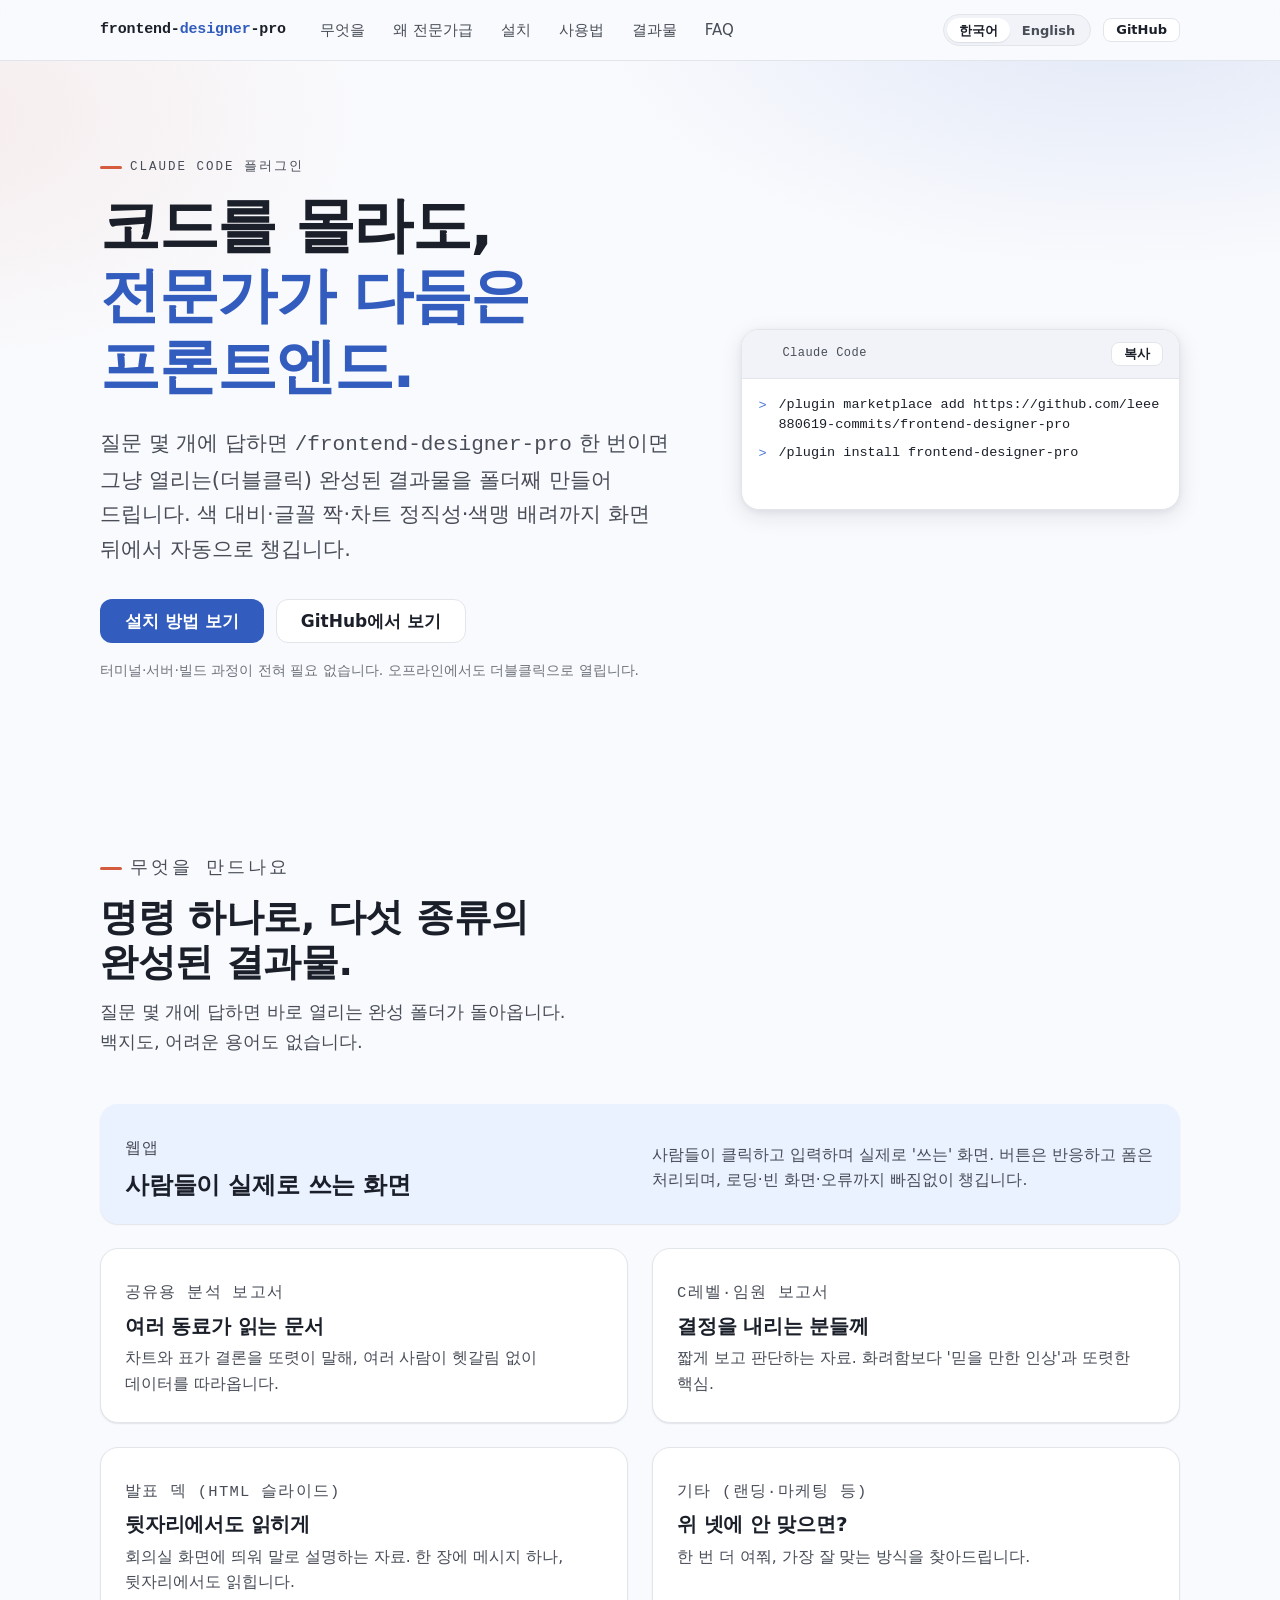
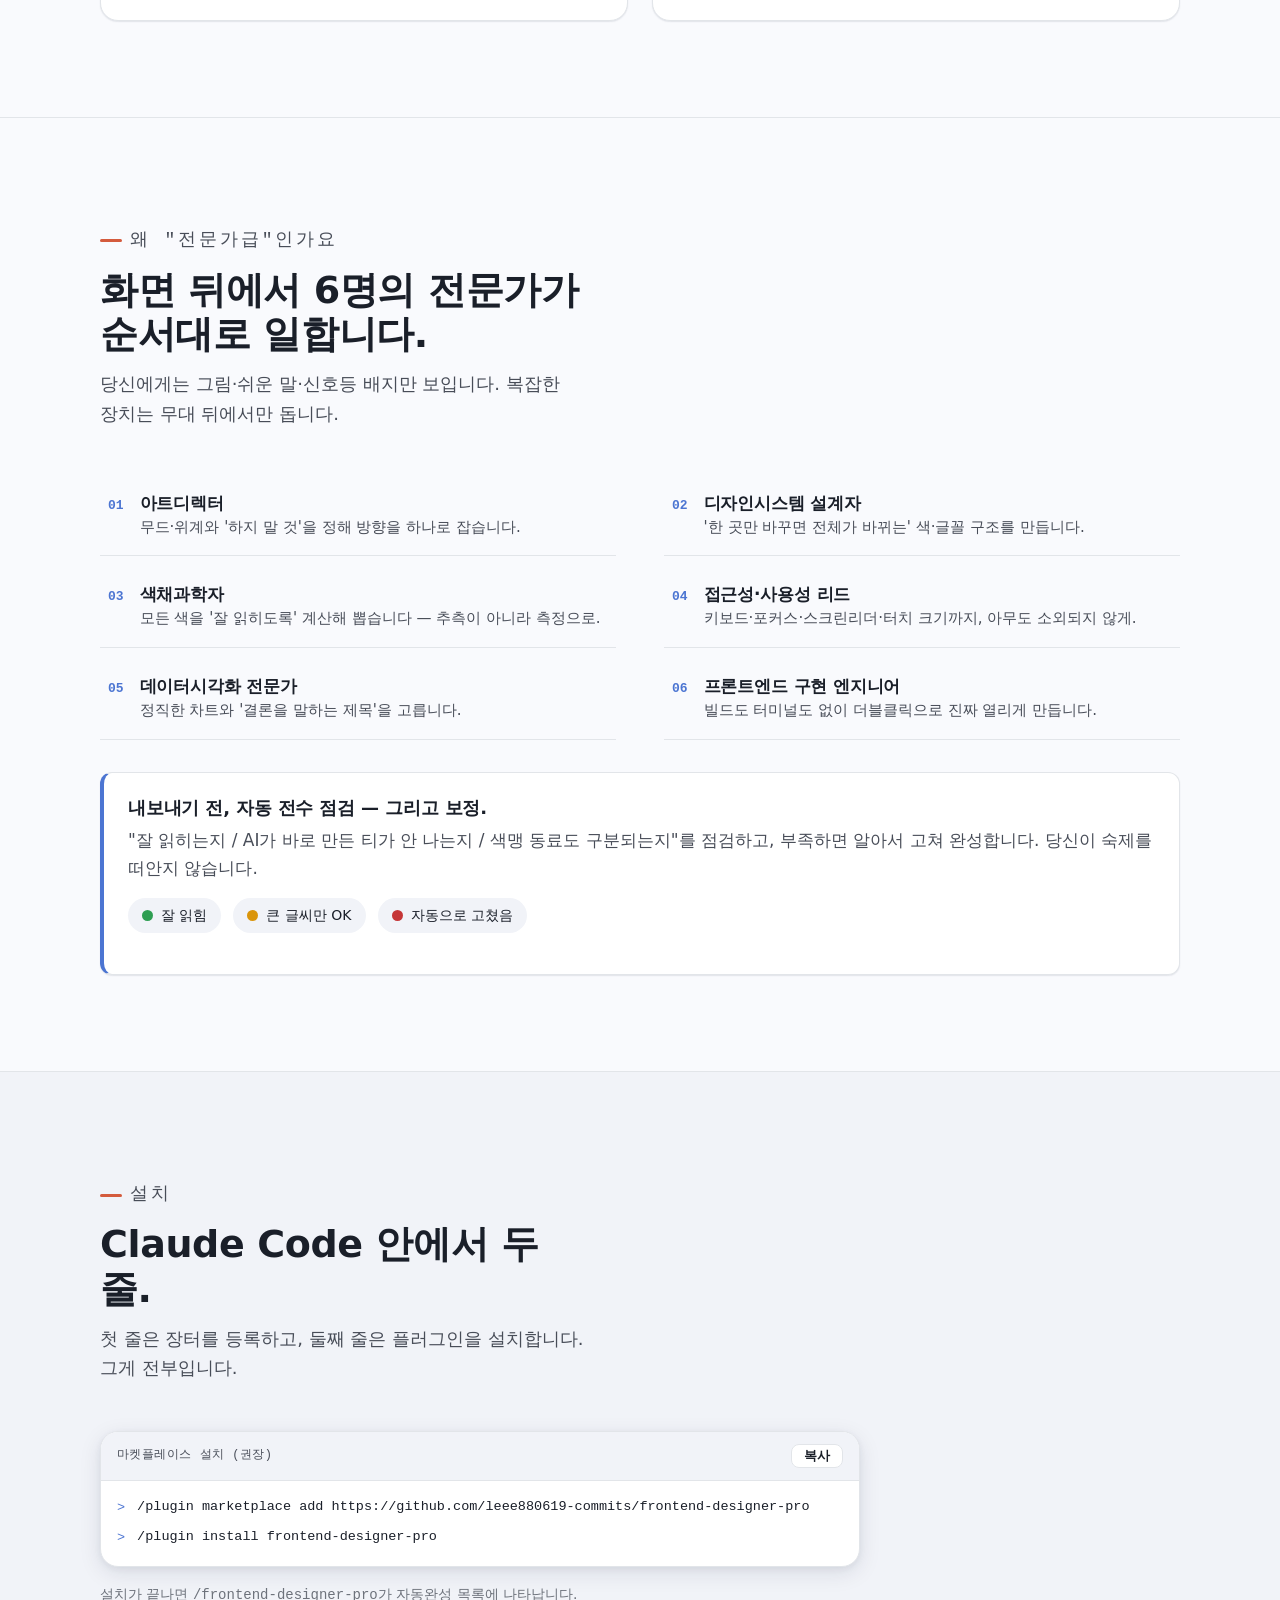
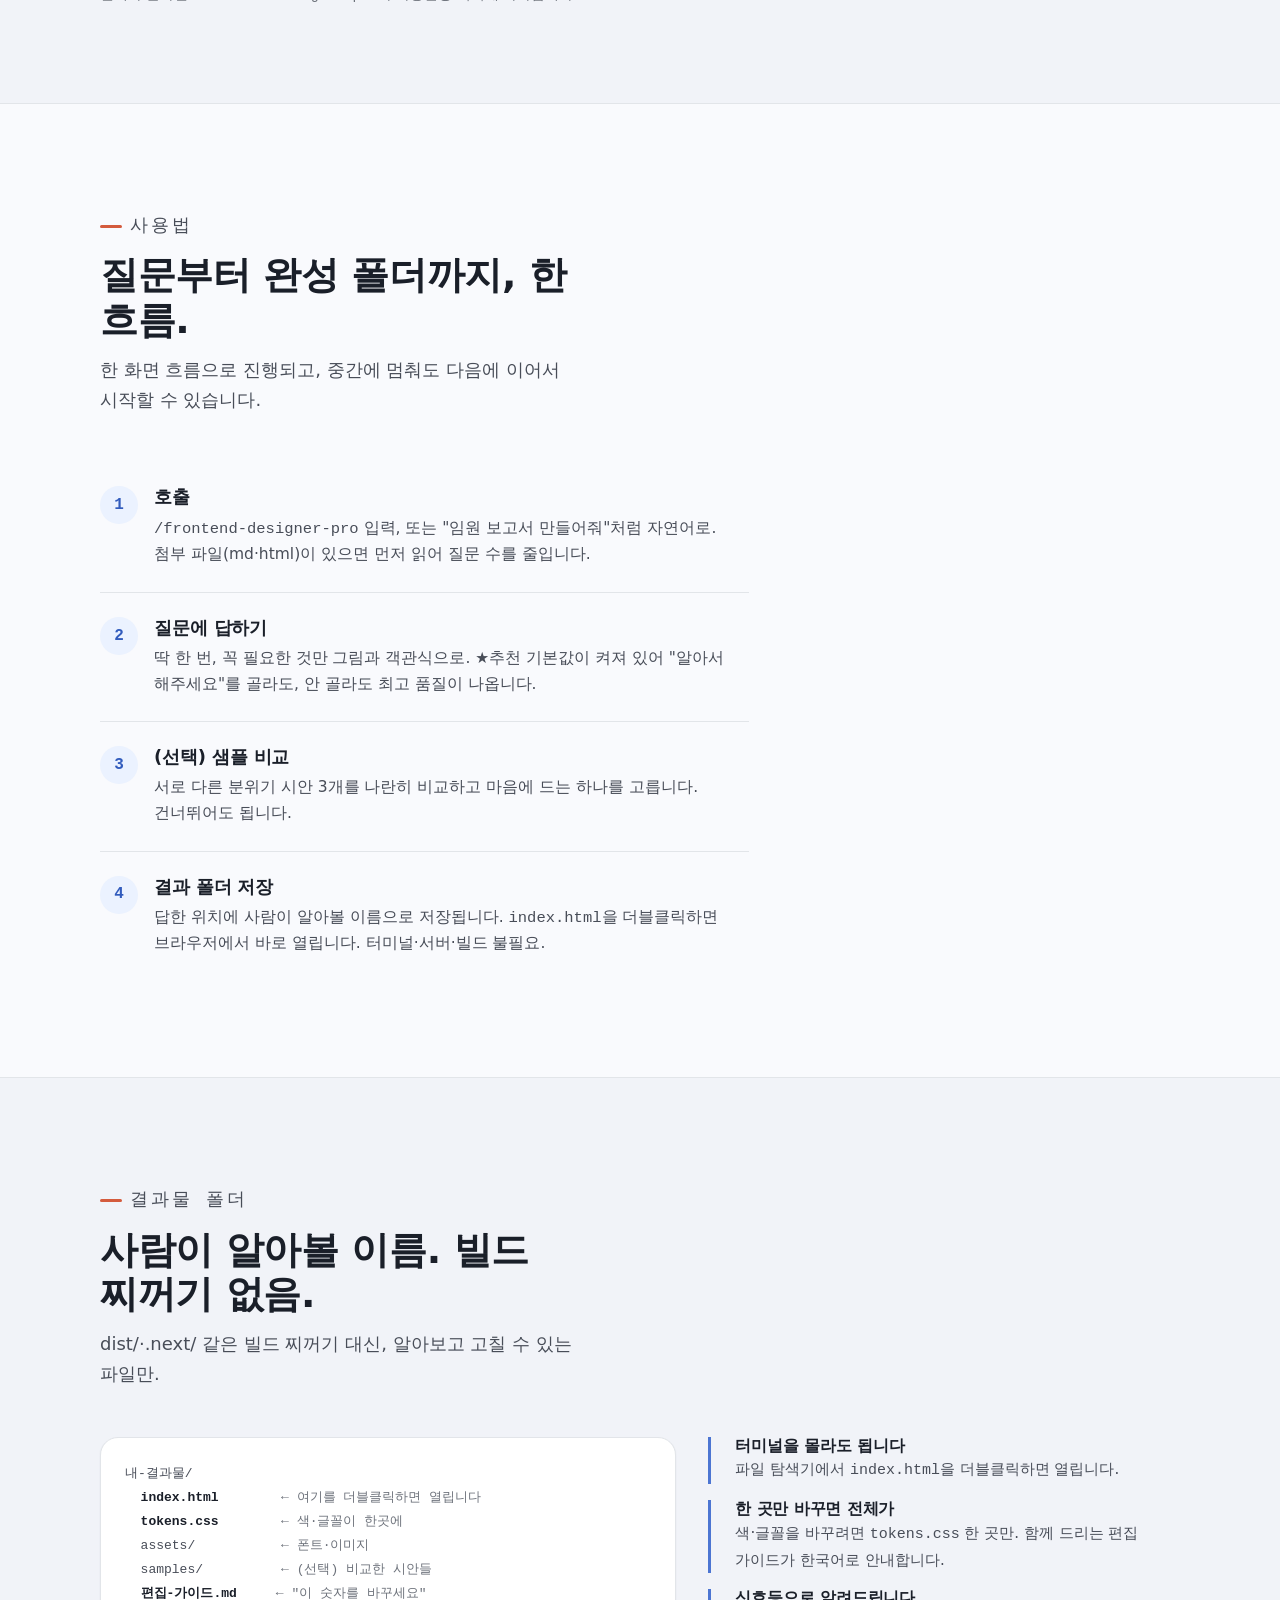
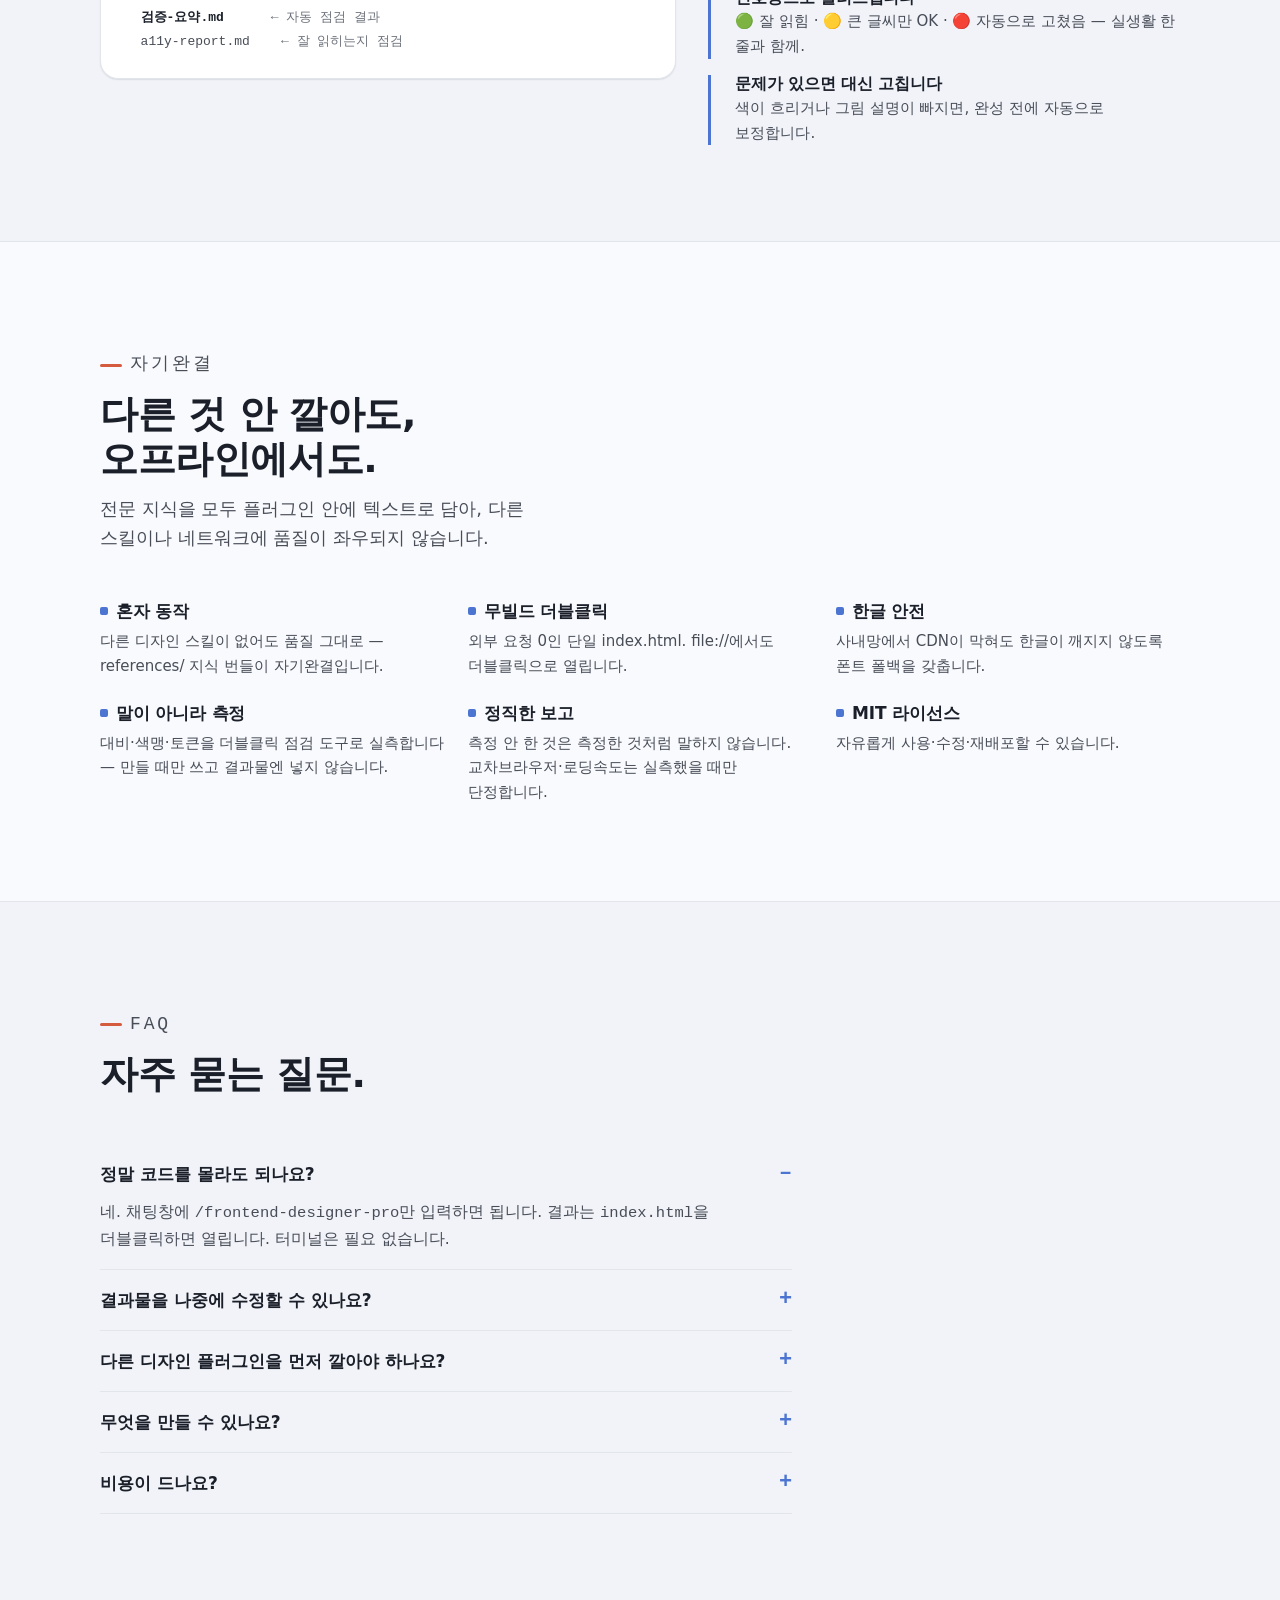
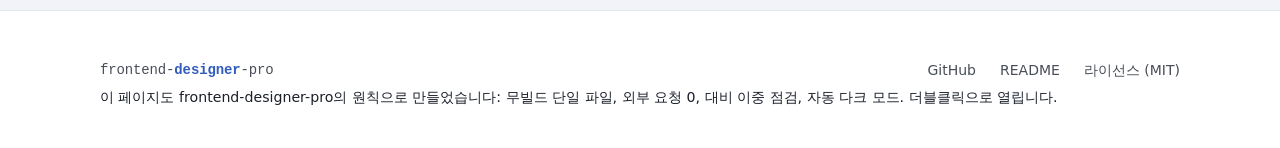
==== site/index.html @ 7a26369a "docs: add bilingual GitHub Pages landing page + link from README - site/index.html: no-build single-" ====
<!doctype html>
<html lang="ko">
<head>
<meta charset="utf-8">
<meta name="viewport" content="width=device-width, initial-scale=1">
<title>frontend-designer-pro — 전문가-프론트엔드 디자이너</title>
<meta name="description" content="/frontend-designer-pro 한 번으로, 코드를 몰라도 전문가가 의도적으로 다듬은 수준의 프론트엔드 결과물(웹앱·분석 보고서·임원 보고서·발표 덱)을 폴더째 받는 Claude Code 플러그인.">
<meta name="color-scheme" content="light dark">
<meta property="og:title" content="frontend-designer-pro — 전문가-프론트엔드 디자이너">
<meta property="og:description" content="코드를 몰라도, 전문가가 다듬은 프론트엔드. /frontend-designer-pro 한 번으로 완성된 결과물을 폴더째.">
<meta property="og:type" content="website">
<style>
/* =========================================================================
   frontend-designer-pro · landing page
   무빌드(no-build) 단일 파일 · 외부 요청 0 · 더블클릭으로 열림
   색은 OKLCH 우선 + hex 폴백(@supports). 본문/UI 색은 APCA AND WCAG 이중
   게이트를 측정 통과한 값(docs/03-landing-art-brief.md §3).
   ========================================================================= */

/* --- reference 토큰: hex 폴백(구형 브라우저) --- */
:root{
  --color-ink-900:#1a1f29; --color-ink-700:#484d58; --color-ink-500:#6d727b;
  --color-paper-0:#ffffff; --color-paper-50:#f9fafd; --color-paper-100:#f1f3f8;
  --color-line-200:#e2e5e9;
  --color-brand-50:#ebf2ff; --color-brand-500:#4c75d2; --color-brand-600:#325cbd; --color-brand-700:#21459d;
  --color-link:#21459d; --color-coral-500:#d45b3d;

  --space-1:4px; --space-2:8px; --space-3:12px; --space-4:16px; --space-5:24px;
  --space-6:32px; --space-7:48px; --space-8:64px; --space-9:96px;
  --radius-sm:8px; --radius-md:12px; --radius-lg:18px; --radius-pill:999px;
  --shadow-sm:0 1px 2px rgba(20,30,60,.06), 0 1px 1px rgba(20,30,60,.04);
  --shadow-md:0 6px 22px rgba(20,30,60,.10), 0 2px 6px rgba(20,30,60,.06);
  --line-tight:1.18; --line-base:1.65;
  --font-sans:"Pretendard Variable", Pretendard, -apple-system, system-ui, "Segoe UI", "Apple SD Gothic Neo", "Malgun Gothic", sans-serif;
  --font-mono:ui-monospace, "SFMono-Regular", "JetBrains Mono", "D2Coding", Menlo, Consolas, monospace;

  /* a11y 1급 7키 (경량 모드에서도 필수) */
  --focus-ring-color: var(--color-brand-500);
  --focus-ring-width:2px;
  --focus-ring-offset:2px;
  --motion-duration-fast:120ms;
  --motion-duration-base:200ms;
  --motion-reduce:1;
  --target-size-min:24px;
}
/* --- OKLCH 향상(지원 브라우저에서 폴백을 덮어씀) --- */
@supports (color: oklch(0.5 0.1 264)){
  :root{
    --color-ink-900:oklch(0.24 0.02 264); --color-ink-700:oklch(0.42 0.02 264); --color-ink-500:oklch(0.55 0.015 264);
    --color-paper-50:oklch(0.985 0.004 264); --color-paper-100:oklch(0.965 0.006 264);
    --color-line-200:oklch(0.92 0.006 264);
    --color-brand-50:oklch(0.96 0.02 264); --color-brand-500:oklch(0.58 0.15 264);
    --color-brand-600:oklch(0.50 0.16 264); --color-brand-700:oklch(0.42 0.15 264);
    --color-link:oklch(0.42 0.15 264); --color-coral-500:oklch(0.62 0.16 35);
  }
}

/* --- semantic 토큰(역할) — 반드시 var()로만 --- */
:root{
  --text-body:var(--color-ink-900);
  --text-secondary:var(--color-ink-700);
  --text-muted:var(--color-ink-500);
  --text-on-brand:var(--color-paper-0);
  --text-link:var(--color-link);
  --bg-page:var(--color-paper-50);
  --bg-raised:var(--color-paper-0);
  --bg-band:var(--color-paper-100);
  --bg-tint:var(--color-brand-50);
  --border-hair:var(--color-line-200);
  --accent:var(--color-brand-500);
  --accent-strong:var(--color-brand-600);
  --accent-hover:var(--color-brand-700);
  --accent-warm:var(--color-coral-500);
}

/* --- 다크: reference 계층만 스왑(semantic 불변) --- */
@media (prefers-color-scheme: dark){
  :root{
    --color-ink-900:#e4e8ef; --color-ink-700:#b3b7bf; --color-ink-500:#a1a5ac;
    --color-paper-0:#1d2027; --color-paper-50:#13161c; --color-paper-100:#252930;
    --color-line-200:#35383e; --color-brand-50:#232a3a; --color-link:#bdd8ff; --color-coral-500:#e0795f;
    --shadow-sm:0 1px 2px rgba(0,0,0,.5); --shadow-md:0 6px 22px rgba(0,0,0,.55), 0 2px 6px rgba(0,0,0,.4);
  }
  @supports (color: oklch(0.5 0.1 264)){
    :root{
      --color-ink-900:oklch(0.93 0.01 264); --color-ink-700:oklch(0.78 0.012 264); --color-ink-500:oklch(0.72 0.012 264);
      --color-paper-0:oklch(0.245 0.014 264); --color-paper-50:oklch(0.20 0.012 264); --color-paper-100:oklch(0.28 0.014 264);
      --color-line-200:oklch(0.34 0.012 264); --color-brand-50:oklch(0.30 0.03 264);
      --color-link:oklch(0.88 0.08 264); --color-coral-500:oklch(0.70 0.15 35);
    }
  }
}

/* --- 리셋 / 기본 --- */
*,*::before,*::after{box-sizing:border-box}
html{-webkit-text-size-adjust:100%}
body{
  margin:0; background:var(--bg-page); color:var(--text-body);
  font-family:var(--font-sans); font-size:17px; line-height:var(--line-base);
  word-break:keep-all; -webkit-font-smoothing:antialiased; text-rendering:optimizeLegibility;
}
html[lang="en"] body{word-break:normal}
img,svg{max-width:100%;display:block}
a{color:var(--text-link)}
h1,h2,h3{line-height:var(--line-tight); letter-spacing:-0.01em; margin:0}
p{margin:0}
:focus-visible{outline:var(--focus-ring-width) solid var(--focus-ring-color); outline-offset:var(--focus-ring-offset); border-radius:4px}
:focus:not(:focus-visible){outline:none}

.wrap{width:min(1080px, 100% - var(--space-5)); margin-inline:auto}
.eyebrow{
  font-family:var(--font-mono); font-size:12.5px; letter-spacing:0.16em; text-transform:uppercase;
  color:var(--text-secondary); margin:0 0 var(--space-3); display:flex; align-items:center; gap:var(--space-2);
}
.eyebrow::before{content:""; width:22px; height:3px; border-radius:2px; background:var(--accent-warm)}
.section{padding:var(--space-9) 0}
.section + .section{border-top:1px solid var(--border-hair)}
.section__head{max-width:46ch; margin-bottom:var(--space-7)}
.section__head h2{font-size:clamp(26px, 4.2vw, 38px)}
.section__head p{margin-top:var(--space-3); color:var(--text-secondary); font-size:18px}

/* --- skip link --- */
.skip{
  position:absolute; left:var(--space-4); top:-100px; z-index:100;
  background:var(--accent-strong); color:var(--text-on-brand); padding:10px 16px;
  border-radius:var(--radius-sm); font-weight:600; transition:top var(--motion-duration-fast) ease;
}
.skip:focus{top:var(--space-4)}

/* --- header --- */
.site-header{
  position:sticky; top:0; z-index:50; background:color-mix(in srgb, var(--bg-page) 86%, transparent);
  -webkit-backdrop-filter:saturate(1.4) blur(10px); backdrop-filter:saturate(1.4) blur(10px);
  border-bottom:1px solid var(--border-hair);
}
@supports not (backdrop-filter: blur(2px)){ .site-header{background:var(--bg-page)} }
.nav{display:flex; align-items:center; gap:var(--space-4); height:60px}
.brand{font-family:var(--font-mono); font-weight:700; font-size:15px; color:var(--text-body); text-decoration:none; letter-spacing:-0.01em; white-space:nowrap}
.brand b{color:var(--accent-strong)}
.nav__links{display:none; gap:var(--space-5); margin-left:var(--space-4)}
.nav__links a{color:var(--text-secondary); text-decoration:none; font-size:15px; font-weight:500; padding:6px 2px}
.nav__links a:hover{color:var(--text-body)}
.nav__spacer{flex:1}
.nav__right{display:flex; align-items:center; gap:var(--space-3)}

/* language toggle */
.langtoggle{display:inline-flex; background:var(--bg-band); border:1px solid var(--border-hair); border-radius:var(--radius-pill); padding:3px}
.langtoggle button{
  font:inherit; font-size:13px; font-weight:600; border:0; background:transparent; color:var(--text-secondary);
  padding:5px 12px; min-height:var(--target-size-min); border-radius:var(--radius-pill); cursor:pointer; line-height:1;
}
.langtoggle button[aria-pressed="true"]{background:var(--bg-raised); color:var(--text-body); box-shadow:var(--shadow-sm)}

.btn{
  display:inline-flex; align-items:center; justify-content:center; gap:var(--space-2);
  min-height:44px; padding:0 var(--space-5); border-radius:var(--radius-md); font:inherit; font-weight:600;
  text-decoration:none; cursor:pointer; border:1px solid transparent; white-space:nowrap;
}
@media (prefers-reduced-motion: no-preference){ .btn{transition:transform var(--motion-duration-base) ease, background-color var(--motion-duration-fast) ease} }
.btn--primary{background:var(--accent-strong); color:var(--text-on-brand)}
.btn--primary:hover{background:var(--accent-hover); transform:translateY(-1px)}
.btn--ghost{background:var(--bg-raised); color:var(--text-body); border-color:var(--border-hair)}
.btn--ghost:hover{border-color:var(--accent); transform:translateY(-1px)}
.btn--sm{min-height:var(--target-size-min); padding:0 var(--space-3); font-size:13px; border-radius:var(--radius-sm)}

/* --- hero --- */
.hero{position:relative; overflow:hidden; padding:var(--space-9) 0 var(--space-8)}
.hero::before{ /* 장식면(no-text): 은은한 코너 글로우 — 제네릭 보라 그라데이션 회피 */
  content:""; position:absolute; inset:0; pointer-events:none; z-index:0;
  background:
    radial-gradient(60% 55% at 88% -8%, color-mix(in srgb, var(--accent) 14%, transparent), transparent 70%),
    radial-gradient(48% 50% at -6% 8%, color-mix(in srgb, var(--accent-warm) 9%, transparent), transparent 72%);
}
.hero__grid{position:relative; z-index:1; display:grid; gap:var(--space-7); grid-template-columns:1fr}
.hero h1{font-size:clamp(34px, 7vw, 60px); letter-spacing:-0.025em; max-width:16ch}
.hero h1 .hl{color:var(--accent-strong)}
.hero__deck{margin-top:var(--space-5); font-size:clamp(17px, 2.4vw, 21px); color:var(--text-secondary); max-width:48ch}
.hero__cta{margin-top:var(--space-6); display:flex; flex-wrap:wrap; gap:var(--space-3)}
.hero__note{margin-top:var(--space-4); font-size:14px; color:var(--text-muted)}

/* install / code card */
.codecard{background:var(--bg-raised); border:1px solid var(--border-hair); border-radius:var(--radius-lg); box-shadow:var(--shadow-md); overflow:hidden}
.codecard__bar{display:flex; align-items:center; gap:var(--space-2); padding:var(--space-3) var(--space-4); border-bottom:1px solid var(--border-hair); background:var(--bg-band)}
.codecard__bar .label{font-family:var(--font-mono); font-size:12px; color:var(--text-secondary); letter-spacing:.04em}
.codecard__body{padding:var(--space-4)}
.cmd{display:flex; align-items:flex-start; gap:var(--space-3); margin:0}
.cmd + .cmd{margin-top:var(--space-2)}
.cmd code{font-family:var(--font-mono); font-size:13.5px; color:var(--text-body); line-height:1.5; word-break:break-all; flex:1}
.cmd .prompt{color:var(--accent); font-family:var(--font-mono); font-size:13.5px; user-select:none}
.copybtn{margin-left:auto}
.copy-status{font-size:13px; color:var(--accent-strong); font-weight:600; margin-top:var(--space-3); min-height:1.2em}

/* --- output types (비대칭: featured + 리스트, 균등 카드 회피) --- */
.outputs{display:grid; gap:var(--space-5); grid-template-columns:1fr}
.otype{background:var(--bg-raised); border:1px solid var(--border-hair); border-radius:var(--radius-lg); padding:var(--space-5); box-shadow:var(--shadow-sm)}
.otype--feature{background:var(--bg-tint); border-color:transparent}
.otype__tag{font-family:var(--font-mono); font-size:12px; letter-spacing:.08em; color:var(--accent-strong); text-transform:uppercase}
.otype h3{font-size:20px; margin-top:var(--space-2)}
.otype--feature h3{font-size:24px}
.otype p{margin-top:var(--space-2); color:var(--text-secondary); font-size:15.5px}

/* --- experts (lens rail: 균등카드 아님 — 번호 리스트 + 게이트 featured) --- */
.lenses{display:grid; gap:var(--space-3)}
.lens{display:grid; grid-template-columns:auto 1fr; gap:var(--space-4); align-items:baseline; padding:var(--space-4) var(--space-2); border-bottom:1px solid var(--border-hair)}
.lens__no{font-family:var(--font-mono); font-size:13px; color:var(--accent); font-weight:600}
.lens h3{font-size:17px}
.lens p{color:var(--text-secondary); font-size:15px; margin-top:2px}
.gatecard{margin-top:var(--space-6); background:var(--bg-raised); border:1px solid var(--border-hair); border-left:4px solid var(--accent); border-radius:var(--radius-md); padding:var(--space-5); box-shadow:var(--shadow-sm)}
.gatecard h3{font-size:18px}
.gatecard p{margin-top:var(--space-2); color:var(--text-secondary)}
.signals{display:flex; flex-wrap:wrap; gap:var(--space-3); margin-top:var(--space-4); padding:0; list-style:none}
.signal{display:flex; align-items:center; gap:var(--space-2); background:var(--bg-band); border-radius:var(--radius-pill); padding:6px 14px; font-size:14px; font-weight:500}
.signal .dot{width:11px; height:11px; border-radius:50%; flex:none}
.dot--g{background:#1f9d57} .dot--y{background:#c98a00} .dot--r{background:#c0392b}
@supports (color: oklch(0.5 0.1 264)){ .dot--g{background:oklch(0.62 0.15 150)} .dot--y{background:oklch(0.72 0.15 75)} .dot--r{background:oklch(0.55 0.18 25)} }

/* --- flow steps --- */
.steps{display:grid; gap:0; counter-reset:step; max-width:60ch}
.step{position:relative; display:grid; grid-template-columns:auto 1fr; gap:var(--space-4); padding:var(--space-5) 0; border-bottom:1px solid var(--border-hair)}
.step:last-child{border-bottom:0}
.step__num{counter-increment:step; width:38px; height:38px; flex:none; border-radius:50%; background:var(--bg-tint); color:var(--accent-strong); font-weight:700; font-family:var(--font-mono); display:grid; place-items:center; font-size:16px}
.step__num::before{content:counter(step)}
.step h3{font-size:18px}
.step p{margin-top:var(--space-2); color:var(--text-secondary); font-size:15.5px}

/* --- file tree --- */
.split{display:grid; gap:var(--space-6); grid-template-columns:1fr}
.tree{background:var(--bg-raised); border:1px solid var(--border-hair); border-radius:var(--radius-lg); padding:var(--space-5); box-shadow:var(--shadow-sm); overflow-x:auto}
.tree pre{margin:0; font-family:var(--font-mono); font-size:13px; line-height:1.85; color:var(--text-secondary)}
.tree .f{color:var(--text-body); font-weight:600}
.tree .c{color:var(--text-muted)}
.points{display:grid; gap:var(--space-4); align-content:start}
.point{padding-left:var(--space-5); border-left:3px solid var(--accent); }
.point h3{font-size:16px}
.point p{color:var(--text-secondary); font-size:15px; margin-top:2px}

/* --- self-contained band --- */
.band{background:var(--bg-band)}
.feats{display:grid; gap:var(--space-5); grid-template-columns:1fr}
.feat h3{font-size:17px; display:flex; align-items:center; gap:var(--space-2)}
.feat h3::before{content:""; width:8px; height:8px; border-radius:2px; background:var(--accent); flex:none}
.feat p{color:var(--text-secondary); font-size:15px; margin-top:var(--space-2)}

/* --- FAQ --- */
.faq{max-width:64ch}
.faq details{border-bottom:1px solid var(--border-hair); padding:var(--space-4) 0}
.faq summary{cursor:pointer; font-weight:600; font-size:17px; list-style:none; display:flex; justify-content:space-between; align-items:center; gap:var(--space-4)}
.faq summary::-webkit-details-marker{display:none}
.faq summary::after{content:"+"; font-family:var(--font-mono); color:var(--accent); font-size:22px; line-height:1; flex:none}
.faq details[open] summary::after{content:"–"}
.faq summary:focus-visible{outline:var(--focus-ring-width) solid var(--focus-ring-color); outline-offset:var(--focus-ring-offset)}
.faq p{margin-top:var(--space-3); color:var(--text-secondary); font-size:15.5px}

/* --- footer --- */
.site-footer{border-top:1px solid var(--border-hair); padding:var(--space-7) 0; background:var(--bg-raised)}
.foot{display:flex; flex-wrap:wrap; gap:var(--space-5); align-items:center; justify-content:space-between}
.foot a{color:var(--text-secondary); text-decoration:none; font-size:14px; font-weight:500}
.foot a:hover{color:var(--text-body)}
.foot__links{display:flex; flex-wrap:wrap; gap:var(--space-5)}
.foot small{display:block; color:var(--text-muted); font-size:13px; margin-top:var(--space-4); line-height:1.7}

/* --- reveal (JS·모션 허용 시에만) --- */
@media (prefers-reduced-motion: no-preference){
  html.has-js .reveal{opacity:0; transform:translateY(14px); transition:opacity var(--motion-duration-base) ease, transform var(--motion-duration-base) ease}
  html.has-js .reveal.is-visible{opacity:1; transform:none}
}

/* --- 반응형 --- */
@media (min-width:720px){
  .hero__grid{grid-template-columns:1.15fr 0.85fr; align-items:center}
  .outputs{grid-template-columns:1fr 1fr}
  .otype--feature{grid-column:1 / -1; display:grid; grid-template-columns:1fr 1fr; gap:var(--space-5); align-items:center}
  .feats{grid-template-columns:1fr 1fr 1fr}
  .split{grid-template-columns:1.1fr 0.9fr; align-items:start}
  .nav__links{display:flex}
}
@media (min-width:980px){
  .lenses{grid-template-columns:1fr 1fr; column-gap:var(--space-7)}
}

/* --- print(랜딩은 필수 아님 — 기본 정리만) --- */
@media print{
  .site-header,.hero::before,.copybtn,.langtoggle,.hero__cta{display:none !important}
  body{background:#fff; color:#000; font-size:12pt}
  .section{padding:18px 0; border-color:#ccc}
  a{color:#000; text-decoration:underline}
}
</style>
</head>
<body>
<a class="skip" href="#main" data-en="Skip to content">본문으로 건너뛰기</a>

<header class="site-header">
  <div class="wrap nav">
    <a class="brand" href="#top">frontend-<b>designer</b>-pro</a>
    <nav class="nav__links" aria-label="섹션" data-en-aria="Sections">
      <a href="#what" data-en="What">무엇을</a>
      <a href="#why" data-en="Why pro">왜 전문가급</a>
      <a href="#install" data-en="Install">설치</a>
      <a href="#how" data-en="How">사용법</a>
      <a href="#output" data-en="Output">결과물</a>
      <a href="#faq">FAQ</a>
    </nav>
    <span class="nav__spacer"></span>
    <div class="nav__right">
      <div class="langtoggle" role="group" aria-label="언어 선택 / Language" data-en-aria="Language">
        <button type="button" id="lang-ko" aria-pressed="true">한국어</button>
        <button type="button" id="lang-en" aria-pressed="false">English</button>
      </div>
      <a class="btn btn--ghost btn--sm" href="https://github.com/leee880619-commits/frontend-designer-pro" rel="noopener">GitHub</a>
    </div>
  </div>
</header>

<main id="main">
  <span id="top"></span>

  <!-- HERO -->
  <section class="hero">
    <div class="wrap hero__grid">
      <div>
        <p class="eyebrow" data-en="Claude Code plugin">Claude Code 플러그인</p>
        <h1 data-en="Expert-crafted frontend — <span class='hl'>even if you don't code.</span>">코드를 몰라도, <span class="hl">전문가가 다듬은 프론트엔드.</span></h1>
        <p class="hero__deck">
          <span data-en="Answer a few questions and">질문 몇 개에 답하면</span>
          <code>/frontend-designer-pro</code>
          <span data-en="hands you a finished result you just double-click to open — a whole folder of it. Color contrast, font pairing, chart honesty, and color-blind care are all handled backstage, automatically.">한 번이면 그냥 열리는(더블클릭) 완성된 결과물을 폴더째 만들어 드립니다. 색 대비·글꼴 짝·차트 정직성·색맹 배려까지 화면 뒤에서 자동으로 챙깁니다.</span>
        </p>
        <div class="hero__cta">
          <a class="btn btn--primary" href="#install" data-en="See how to install">설치 방법 보기</a>
          <a class="btn btn--ghost" href="https://github.com/leee880619-commits/frontend-designer-pro" rel="noopener" data-en="View on GitHub">GitHub에서 보기</a>
        </div>
        <p class="hero__note" data-en="No terminal, no server, no build step. Works offline by double-click.">터미널·서버·빌드 과정이 전혀 필요 없습니다. 오프라인에서도 더블클릭으로 열립니다.</p>
      </div>
      <div class="reveal">
        <div class="codecard" aria-label="설치 명령" data-en-aria="Install commands">
          <div class="codecard__bar">
            <span class="dot dot--r" aria-hidden="true"></span><span class="dot dot--y" aria-hidden="true"></span><span class="dot dot--g" aria-hidden="true"></span>
            <span class="label">Claude Code</span>
            <button type="button" class="btn btn--ghost btn--sm copybtn" id="copyBtn" data-copy="/plugin marketplace add https://github.com/leee880619-commits/frontend-designer-pro&#10;/plugin install frontend-designer-pro" data-en="Copy">복사</button>
          </div>
          <div class="codecard__body">
            <p class="cmd"><span class="prompt">&gt;</span> <code>/plugin marketplace add https://github.com/leee880619-commits/frontend-designer-pro</code></p>
            <p class="cmd"><span class="prompt">&gt;</span> <code>/plugin install frontend-designer-pro</code></p>
            <p class="copy-status" id="copyStatus" role="status" aria-live="polite"></p>
          </div>
        </div>
      </div>
    </div>
  </section>

  <!-- WHAT -->
  <section class="section" id="what">
    <div class="wrap">
      <div class="section__head reveal">
        <p class="eyebrow" data-en="What it makes">무엇을 만드나요</p>
        <h2 data-en="One command, five kinds of finished work.">명령 하나로, 다섯 종류의 완성된 결과물.</h2>
        <p data-en="Answer a few multiple-choice questions and a complete, ready-to-open folder comes back. No blank canvas, no jargon.">질문 몇 개에 답하면 바로 열리는 완성 폴더가 돌아옵니다. 백지도, 어려운 용어도 없습니다.</p>
      </div>
      <div class="outputs reveal">
        <article class="otype otype--feature">
          <div>
            <p class="otype__tag" data-en="Web app">웹앱</p>
            <h3 data-en="Screens people actually use">사람들이 실제로 쓰는 화면</h3>
          </div>
          <p data-en="Pages people click and type into. Buttons respond, forms get processed — with every state (loading, empty, error) handled.">사람들이 클릭하고 입력하며 실제로 '쓰는' 화면. 버튼은 반응하고 폼은 처리되며, 로딩·빈 화면·오류까지 빠짐없이 챙깁니다.</p>
        </article>
        <article class="otype">
          <p class="otype__tag" data-en="Analysis report">공유용 분석 보고서</p>
          <h3 data-en="Read by many colleagues">여러 동료가 읽는 문서</h3>
          <p data-en="Charts and tables that state the conclusion clearly, so everyone follows the data the same way.">차트와 표가 결론을 또렷이 말해, 여러 사람이 헷갈림 없이 데이터를 따라옵니다.</p>
        </article>
        <article class="otype">
          <p class="otype__tag" data-en="Executive report">C레벨·임원 보고서</p>
          <h3 data-en="For people who decide">결정을 내리는 분들께</h3>
          <p data-en="Brief enough to judge fast. Trust and clarity over flashiness.">짧게 보고 판단하는 자료. 화려함보다 '믿을 만한 인상'과 또렷한 핵심.</p>
        </article>
        <article class="otype">
          <p class="otype__tag" data-en="Presentation deck">발표 덱 (HTML 슬라이드)</p>
          <h3 data-en="Readable from the back row">뒷자리에서도 읽히게</h3>
          <p data-en="Shown on a meeting-room screen and narrated. One message per slide, readable from the back.">회의실 화면에 띄워 말로 설명하는 자료. 한 장에 메시지 하나, 뒷자리에서도 읽힙니다.</p>
        </article>
        <article class="otype">
          <p class="otype__tag" data-en="Other">기타 (랜딩·마케팅 등)</p>
          <h3 data-en="Doesn't fit the four?">위 넷에 안 맞으면?</h3>
          <p data-en="One more question pins down what you want and routes to the best-fitting approach.">한 번 더 여쭤, 가장 잘 맞는 방식을 찾아드립니다.</p>
        </article>
      </div>
    </div>
  </section>

  <!-- WHY PRO -->
  <section class="section" id="why">
    <div class="wrap">
      <div class="section__head reveal">
        <p class="eyebrow" data-en="Why &quot;pro&quot;">왜 "전문가급"인가요</p>
        <h2 data-en="Six experts run behind the screen — in order.">화면 뒤에서 6명의 전문가가 순서대로 일합니다.</h2>
        <p data-en="You see pictures, plain words, and traffic-light badges. The machinery stays backstage.">당신에게는 그림·쉬운 말·신호등 배지만 보입니다. 복잡한 장치는 무대 뒤에서만 돕니다.</p>
      </div>
      <div class="lenses reveal">
        <div class="lens"><span class="lens__no">01</span><div><h3 data-en="Art director">아트디렉터</h3><p data-en="Sets one clear direction — mood, hierarchy, and what NOT to do.">무드·위계와 '하지 말 것'을 정해 방향을 하나로 잡습니다.</p></div></div>
        <div class="lens"><span class="lens__no">02</span><div><h3 data-en="Design-system architect">디자인시스템 설계자</h3><p data-en="Builds a &quot;change one place, the whole thing changes&quot; color &amp; font structure.">'한 곳만 바꾸면 전체가 바뀌는' 색·글꼴 구조를 만듭니다.</p></div></div>
        <div class="lens"><span class="lens__no">03</span><div><h3 data-en="Color scientist">색채과학자</h3><p data-en="Derives every shade so text stays legible — measured, not guessed.">모든 색을 '잘 읽히도록' 계산해 뽑습니다 — 추측이 아니라 측정으로.</p></div></div>
        <div class="lens"><span class="lens__no">04</span><div><h3 data-en="Accessibility &amp; UX lead">접근성·사용성 리드</h3><p data-en="Keyboard, focus, screen readers, touch targets — nobody gets left out.">키보드·포커스·스크린리더·터치 크기까지, 아무도 소외되지 않게.</p></div></div>
        <div class="lens"><span class="lens__no">05</span><div><h3 data-en="Data-viz specialist">데이터시각화 전문가</h3><p data-en="Picks the honest chart and a title that states the conclusion.">정직한 차트와 '결론을 말하는 제목'을 고릅니다.</p></div></div>
        <div class="lens"><span class="lens__no">06</span><div><h3 data-en="Frontend implementation engineer">프론트엔드 구현 엔지니어</h3><p data-en="Makes it actually open by double-click — no build, no terminal.">빌드도 터미널도 없이 더블클릭으로 진짜 열리게 만듭니다.</p></div></div>
      </div>
      <div class="gatecard reveal">
        <h3 data-en="Before export, an automatic full check — and a fix.">내보내기 전, 자동 전수 점검 — 그리고 보정.</h3>
        <p data-en="&quot;Is it legible? Does it look auto-generated? Can a color-blind colleague tell things apart?&quot; If something falls short, it gets fixed before finishing. You never inherit the homework.">"잘 읽히는지 / AI가 바로 만든 티가 안 나는지 / 색맹 동료도 구분되는지"를 점검하고, 부족하면 알아서 고쳐 완성합니다. 당신이 숙제를 떠안지 않습니다.</p>
        <ul class="signals">
          <li class="signal"><span class="dot dot--g" aria-hidden="true"></span><span data-en="Clearly legible">잘 읽힘</span></li>
          <li class="signal"><span class="dot dot--y" aria-hidden="true"></span><span data-en="Large text only">큰 글씨만 OK</span></li>
          <li class="signal"><span class="dot dot--r" aria-hidden="true"></span><span data-en="Auto-corrected">자동으로 고쳤음</span></li>
        </ul>
      </div>
    </div>
  </section>

  <!-- INSTALL -->
  <section class="section band" id="install">
    <div class="wrap">
      <div class="section__head reveal">
        <p class="eyebrow" data-en="Install">설치</p>
        <h2 data-en="Two lines inside Claude Code.">Claude Code 안에서 두 줄.</h2>
        <p data-en="The first line registers the marketplace; the second installs the plugin. That's it.">첫 줄은 장터를 등록하고, 둘째 줄은 플러그인을 설치합니다. 그게 전부입니다.</p>
      </div>
      <div class="reveal" style="max-width:760px">
        <div class="codecard">
          <div class="codecard__bar">
            <span class="label" data-en="Marketplace install (recommended)">마켓플레이스 설치 (권장)</span>
            <button type="button" class="btn btn--ghost btn--sm copybtn" data-copy="/plugin marketplace add https://github.com/leee880619-commits/frontend-designer-pro&#10;/plugin install frontend-designer-pro" data-en="Copy">복사</button>
          </div>
          <div class="codecard__body">
            <p class="cmd"><span class="prompt">&gt;</span> <code>/plugin marketplace add https://github.com/leee880619-commits/frontend-designer-pro</code></p>
            <p class="cmd"><span class="prompt">&gt;</span> <code>/plugin install frontend-designer-pro</code></p>
          </div>
        </div>
        <p class="hero__note" data-en="Once installed, /frontend-designer-pro appears in the autocomplete list.">설치가 끝나면 <code>/frontend-designer-pro</code>가 자동완성 목록에 나타납니다.</p>
      </div>
    </div>
  </section>

  <!-- HOW -->
  <section class="section" id="how">
    <div class="wrap">
      <div class="section__head reveal">
        <p class="eyebrow" data-en="How it works">사용법</p>
        <h2 data-en="One flow, from question to finished folder.">질문부터 완성 폴더까지, 한 흐름.</h2>
        <p data-en="It runs in one screen flow. Stop midway and pick up later — your decisions are remembered.">한 화면 흐름으로 진행되고, 중간에 멈춰도 다음에 이어서 시작할 수 있습니다.</p>
      </div>
      <div class="steps reveal">
        <div class="step"><span class="step__num" aria-hidden="true"></span><div>
          <h3 data-en="Call it">호출</h3>
          <p data-en="Type /frontend-designer-pro, or just say &quot;make me an executive report.&quot; Attach a file (md/html) and it reads it first to ask fewer questions."><code>/frontend-designer-pro</code> 입력, 또는 "임원 보고서 만들어줘"처럼 자연어로. 첨부 파일(md·html)이 있으면 먼저 읽어 질문 수를 줄입니다.</p></div></div>
        <div class="step"><span class="step__num" aria-hidden="true"></span><div>
          <h3 data-en="Answer the questions">질문에 답하기</h3>
          <p data-en="Just once, only what matters — as pictures and multiple choice. A ★recommended default is pre-selected, so picking &quot;you decide&quot; (or nothing) still yields top quality.">딱 한 번, 꼭 필요한 것만 그림과 객관식으로. ★추천 기본값이 켜져 있어 "알아서 해주세요"를 골라도, 안 골라도 최고 품질이 나옵니다.</p></div></div>
        <div class="step"><span class="step__num" aria-hidden="true"></span><div>
          <h3 data-en="(Optional) Compare samples">(선택) 샘플 비교</h3>
          <p data-en="Want to compare three different moods side by side? Pick the one you like. Skippable.">서로 다른 분위기 시안 3개를 나란히 비교하고 마음에 드는 하나를 고릅니다. 건너뛰어도 됩니다.</p></div></div>
        <div class="step"><span class="step__num" aria-hidden="true"></span><div>
          <h3 data-en="Save the result folder">결과 폴더 저장</h3>
          <p data-en="Saved where you chose, with human-readable names. Double-click index.html and it opens in the browser. No terminal, server, or build.">답한 위치에 사람이 알아볼 이름으로 저장됩니다. <code>index.html</code>을 더블클릭하면 브라우저에서 바로 열립니다. 터미널·서버·빌드 불필요.</p></div></div>
      </div>
    </div>
  </section>

  <!-- OUTPUT -->
  <section class="section band" id="output">
    <div class="wrap">
      <div class="section__head reveal">
        <p class="eyebrow" data-en="The result folder">결과물 폴더</p>
        <h2 data-en="Human-readable names. No build leftovers.">사람이 알아볼 이름. 빌드 찌꺼기 없음.</h2>
        <p data-en="No dist/ or .next/ clutter — just files you can recognize and edit.">dist/·.next/ 같은 빌드 찌꺼기 대신, 알아보고 고칠 수 있는 파일만.</p>
      </div>
      <div class="split reveal">
        <div class="tree">
<pre>내-결과물/
  <span class="f">index.html</span>        <span class="c"><span data-en="open this — double-click">← 여기를 더블클릭하면 열립니다</span></span>
  <span class="f">tokens.css</span>        <span class="c"><span data-en="colors &amp; fonts in one place">← 색·글꼴이 한곳에</span></span>
  assets/           <span class="c"><span data-en="fonts, images">← 폰트·이미지</span></span>
  samples/          <span class="c"><span data-en="(optional) compared drafts">← (선택) 비교한 시안들</span></span>
  <span class="f"><span data-en="editing-guide.md">편집-가이드.md</span></span>     <span class="c"><span data-en="&quot;change this number&quot;">← "이 숫자를 바꾸세요"</span></span>
  <span class="f"><span data-en="check-summary.md">검증-요약.md</span></span>      <span class="c"><span data-en="auto-check results">← 자동 점검 결과</span></span>
  a11y-report.md    <span class="c"><span data-en="legibility report">← 잘 읽히는지 점검</span></span></pre>
        </div>
        <div class="points">
          <div class="point"><h3 data-en="No terminal needed">터미널을 몰라도 됩니다</h3><p data-en="Open index.html from the file explorer by double-click.">파일 탐색기에서 <code>index.html</code>을 더블클릭하면 열립니다.</p></div>
          <div class="point"><h3 data-en="Change one place">한 곳만 바꾸면 전체가</h3><p data-en="Edit tokens.css once to change colors or fonts everywhere. A Korean editing guide shows exactly where.">색·글꼴을 바꾸려면 <code>tokens.css</code> 한 곳만. 함께 드리는 편집 가이드가 한국어로 안내합니다.</p></div>
          <div class="point"><h3 data-en="Reported as traffic lights">신호등으로 알려드립니다</h3><p data-en="🟢 clearly legible · 🟡 large text only · 🔴 auto-corrected — with a one-line, real-life note.">🟢 잘 읽힘 · 🟡 큰 글씨만 OK · 🔴 자동으로 고쳤음 — 실생활 한 줄과 함께.</p></div>
          <div class="point"><h3 data-en="Fixed for you">문제가 있으면 대신 고칩니다</h3><p data-en="Faint colors or a missing image description get auto-corrected before finishing.">색이 흐리거나 그림 설명이 빠지면, 완성 전에 자동으로 보정합니다.</p></div>
        </div>
      </div>
    </div>
  </section>

  <!-- SELF-CONTAINED -->
  <section class="section" id="self">
    <div class="wrap">
      <div class="section__head reveal">
        <p class="eyebrow" data-en="Self-contained">자기완결</p>
        <h2 data-en="Nothing else to install. Works offline.">다른 것 안 깔아도, 오프라인에서도.</h2>
        <p data-en="Every bit of expert knowledge is bundled inside the plugin as text, so quality doesn't depend on other skills or a network.">전문 지식을 모두 플러그인 안에 텍스트로 담아, 다른 스킬이나 네트워크에 품질이 좌우되지 않습니다.</p>
      </div>
      <div class="feats reveal">
        <div class="feat"><h3 data-en="Standalone">혼자 동작</h3><p data-en="Works the same even if other design skills aren't installed — the references/ bundle is self-contained.">다른 디자인 스킬이 없어도 품질 그대로 — references/ 지식 번들이 자기완결입니다.</p></div>
        <div class="feat"><h3 data-en="No build, double-click">무빌드 더블클릭</h3><p data-en="A single index.html with zero external requests. It opens by double-click, even on file://.">외부 요청 0인 단일 index.html. file://에서도 더블클릭으로 열립니다.</p></div>
        <div class="feat"><h3 data-en="Korean-safe offline">한글 안전</h3><p data-en="Even if a CDN is blocked on your office network, Korean text won't break — font fallbacks are built in.">사내망에서 CDN이 막혀도 한글이 깨지지 않도록 폰트 폴백을 갖춥니다.</p></div>
        <div class="feat"><h3 data-en="Measured, not claimed">말이 아니라 측정</h3><p data-en="Contrast, color-blindness, and tokens are checked by a double-click audit tool — used only at build time, never shipped to you.">대비·색맹·토큰을 더블클릭 점검 도구로 실측합니다 — 만들 때만 쓰고 결과물엔 넣지 않습니다.</p></div>
        <div class="feat"><h3 data-en="Honest reporting">정직한 보고</h3><p data-en="What wasn't measured isn't claimed as measured. Cross-browser and load speed are stated only when actually tested.">측정 안 한 것은 측정한 것처럼 말하지 않습니다. 교차브라우저·로딩속도는 실측했을 때만 단정합니다.</p></div>
        <div class="feat"><h3 data-en="MIT licensed">MIT 라이선스</h3><p data-en="Free to use, modify, and redistribute.">자유롭게 사용·수정·재배포할 수 있습니다.</p></div>
      </div>
    </div>
  </section>

  <!-- FAQ -->
  <section class="section band" id="faq">
    <div class="wrap">
      <div class="section__head reveal">
        <p class="eyebrow">FAQ</p>
        <h2 data-en="Questions, answered plainly.">자주 묻는 질문.</h2>
      </div>
      <div class="faq reveal">
        <details open>
          <summary data-en="Do I really not need to code?">정말 코드를 몰라도 되나요?</summary>
          <p data-en="Right. Type /frontend-designer-pro in the chat box; open the result by double-clicking index.html. No terminal involved.">네. 채팅창에 <code>/frontend-designer-pro</code>만 입력하면 됩니다. 결과는 <code>index.html</code>을 더블클릭하면 열립니다. 터미널은 필요 없습니다.</p>
        </details>
        <details>
          <summary data-en="Can I edit the result later?">결과물을 나중에 수정할 수 있나요?</summary>
          <p data-en="Yes. Change tokens.css in one place and colors/fonts update everywhere. The included Korean editing guide tells you exactly which line to change.">네. <code>tokens.css</code> 한 곳만 바꾸면 색·글꼴이 전체에 반영됩니다. 함께 드리는 편집 가이드가 어느 줄을 바꿀지 한국어로 안내합니다.</p>
        </details>
        <details>
          <summary data-en="Do I need to install another design plugin first?">다른 디자인 플러그인을 먼저 깔아야 하나요?</summary>
          <p data-en="No. It runs completely on its own — the knowledge it needs is bundled inside.">아니요. 혼자서 완전히 동작합니다 — 필요한 지식이 안에 번들돼 있습니다.</p>
        </details>
        <details>
          <summary data-en="What can it build?">무엇을 만들 수 있나요?</summary>
          <p data-en="Web apps, analysis reports, executive reports, presentation decks — and landing/marketing pages beyond those.">웹앱·분석 보고서·임원 보고서·발표 덱, 그 외 랜딩·마케팅 페이지도 만듭니다.</p>
        </details>
        <details>
          <summary data-en="Does it cost anything?">비용이 드나요?</summary>
          <p data-en="It's MIT-licensed — free to use, modify, and redistribute.">MIT 라이선스입니다 — 자유롭게 사용·수정·재배포할 수 있습니다.</p>
        </details>
      </div>
    </div>
  </section>
</main>

<footer class="site-footer">
  <div class="wrap">
    <div class="foot">
      <a class="brand" href="#top">frontend-<b>designer</b>-pro</a>
      <nav class="foot__links" aria-label="바닥글" data-en-aria="Footer">
        <a href="https://github.com/leee880619-commits/frontend-designer-pro" rel="noopener">GitHub</a>
        <a href="https://github.com/leee880619-commits/frontend-designer-pro/blob/main/README.md" rel="noopener">README</a>
        <a href="https://github.com/leee880619-commits/frontend-designer-pro/blob/main/LICENSE" rel="noopener" data-en="License (MIT)">라이선스 (MIT)</a>
      </nav>
    </div>
    <small data-en="This page was built with the same frontend-designer-pro principles: no-build single file, zero external requests, dual contrast gate, auto dark mode. It opens by double-click.">이 페이지도 frontend-designer-pro의 원칙으로 만들었습니다: 무빌드 단일 파일, 외부 요청 0, 대비 이중 점검, 자동 다크 모드. 더블클릭으로 열립니다.</small>
  </div>
</footer>

<script>
/* 무빌드 인라인 스크립트 — 모두 progressive enhancement.
   JS가 막혀도 한국어 페이지는 그대로 동작한다(기본 textContent=한국어). */
(function(){
  "use strict";
  document.documentElement.classList.add("has-js");

  /* ---- 언어 토글 (KO 기본, EN 전환) ---- */
  var koBtn = document.getElementById("lang-ko");
  var enBtn = document.getElementById("lang-en");
  var nodes = document.querySelectorAll("[data-en]");
  var ariaNodes = document.querySelectorAll("[data-en-aria]");

  // 최초 1회: 한국어 원문을 data-ko에 캐시 (innerHTML — 일부 <span class=hl> 보존)
  nodes.forEach(function(n){ n.setAttribute("data-ko", n.innerHTML); });
  ariaNodes.forEach(function(n){ n.setAttribute("data-ko-aria", n.getAttribute("aria-label") || ""); });

  function setLang(lang){
    var toEn = (lang === "en");
    nodes.forEach(function(n){
      var v = n.getAttribute(toEn ? "data-en" : "data-ko");
      if (v !== null) n.innerHTML = v;
    });
    ariaNodes.forEach(function(n){
      var v = n.getAttribute(toEn ? "data-en-aria" : "data-ko-aria");
      if (v !== null) n.setAttribute("aria-label", v);
    });
    document.documentElement.setAttribute("lang", lang);
    document.title = toEn
      ? "frontend-designer-pro — expert frontend designer"
      : "frontend-designer-pro — 전문가-프론트엔드 디자이너";
    koBtn.setAttribute("aria-pressed", String(!toEn));
    enBtn.setAttribute("aria-pressed", String(toEn));
  }
  koBtn.addEventListener("click", function(){ setLang("ko"); });
  enBtn.addEventListener("click", function(){ setLang("en"); });

  /* ---- 설치 명령 복사 ---- */
  function flash(statusEl, msg){
    if (!statusEl) return;
    statusEl.textContent = msg;
    window.setTimeout(function(){ statusEl.textContent = ""; }, 2200);
  }
  document.querySelectorAll(".copybtn").forEach(function(btn){
    btn.addEventListener("click", function(){
      var text = (btn.getAttribute("data-copy") || "").replace(/&#10;/g, "\n");
      var isEn = document.documentElement.getAttribute("lang") === "en";
      var ok = isEn ? "Copied!" : "복사됨!";
      var card = btn.closest(".codecard");
      var status = card ? card.querySelector(".copy-status") : null;
      var done = function(){ flash(status, ok); btn.textContent = isEn ? "Copied" : "복사됨"; window.setTimeout(function(){ btn.textContent = isEn ? "Copy" : "복사"; }, 2200); };
      if (navigator.clipboard && navigator.clipboard.writeText){
        navigator.clipboard.writeText(text).then(done, function(){ legacyCopy(text); done(); });
      } else { legacyCopy(text); done(); }
    });
  });
  function legacyCopy(text){
    var ta = document.createElement("textarea");
    ta.value = text; ta.setAttribute("readonly",""); ta.style.position="absolute"; ta.style.left="-9999px";
    document.body.appendChild(ta); ta.select();
    try { document.execCommand("copy"); } catch(e){}
    document.body.removeChild(ta);
  }

  /* ---- 진입 리빌 (reduced-motion이면 비활성) ---- */
  var reduce = window.matchMedia && window.matchMedia("(prefers-reduced-motion: reduce)").matches;
  var reveals = document.querySelectorAll(".reveal");
  if (reduce || !("IntersectionObserver" in window)){
    reveals.forEach(function(el){ el.classList.add("is-visible"); });
  } else {
    var io = new IntersectionObserver(function(entries){
      entries.forEach(function(e){ if (e.isIntersecting){ e.target.classList.add("is-visible"); io.unobserve(e.target); } });
    }, { threshold: 0.12, rootMargin: "0px 0px -8% 0px" });
    reveals.forEach(function(el){ io.observe(el); });
  }
})();
</script>
</body>
</html>
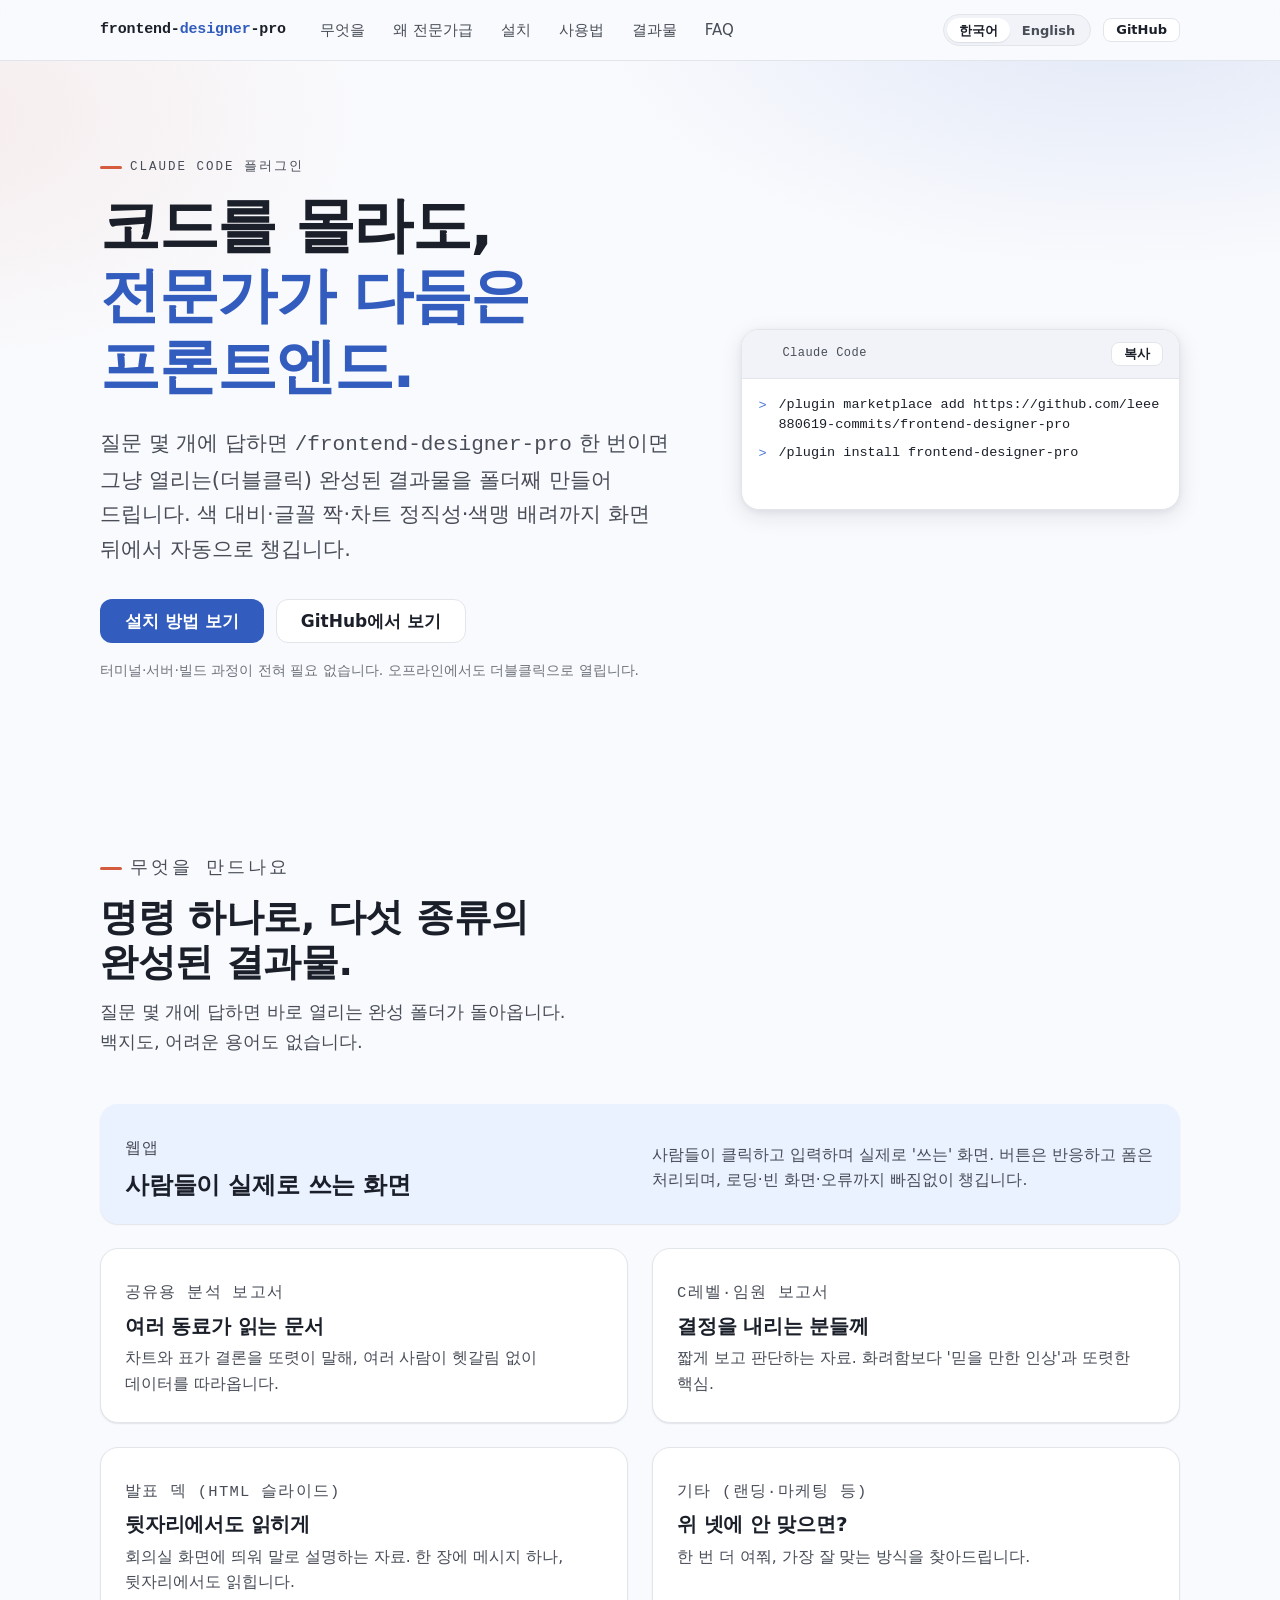
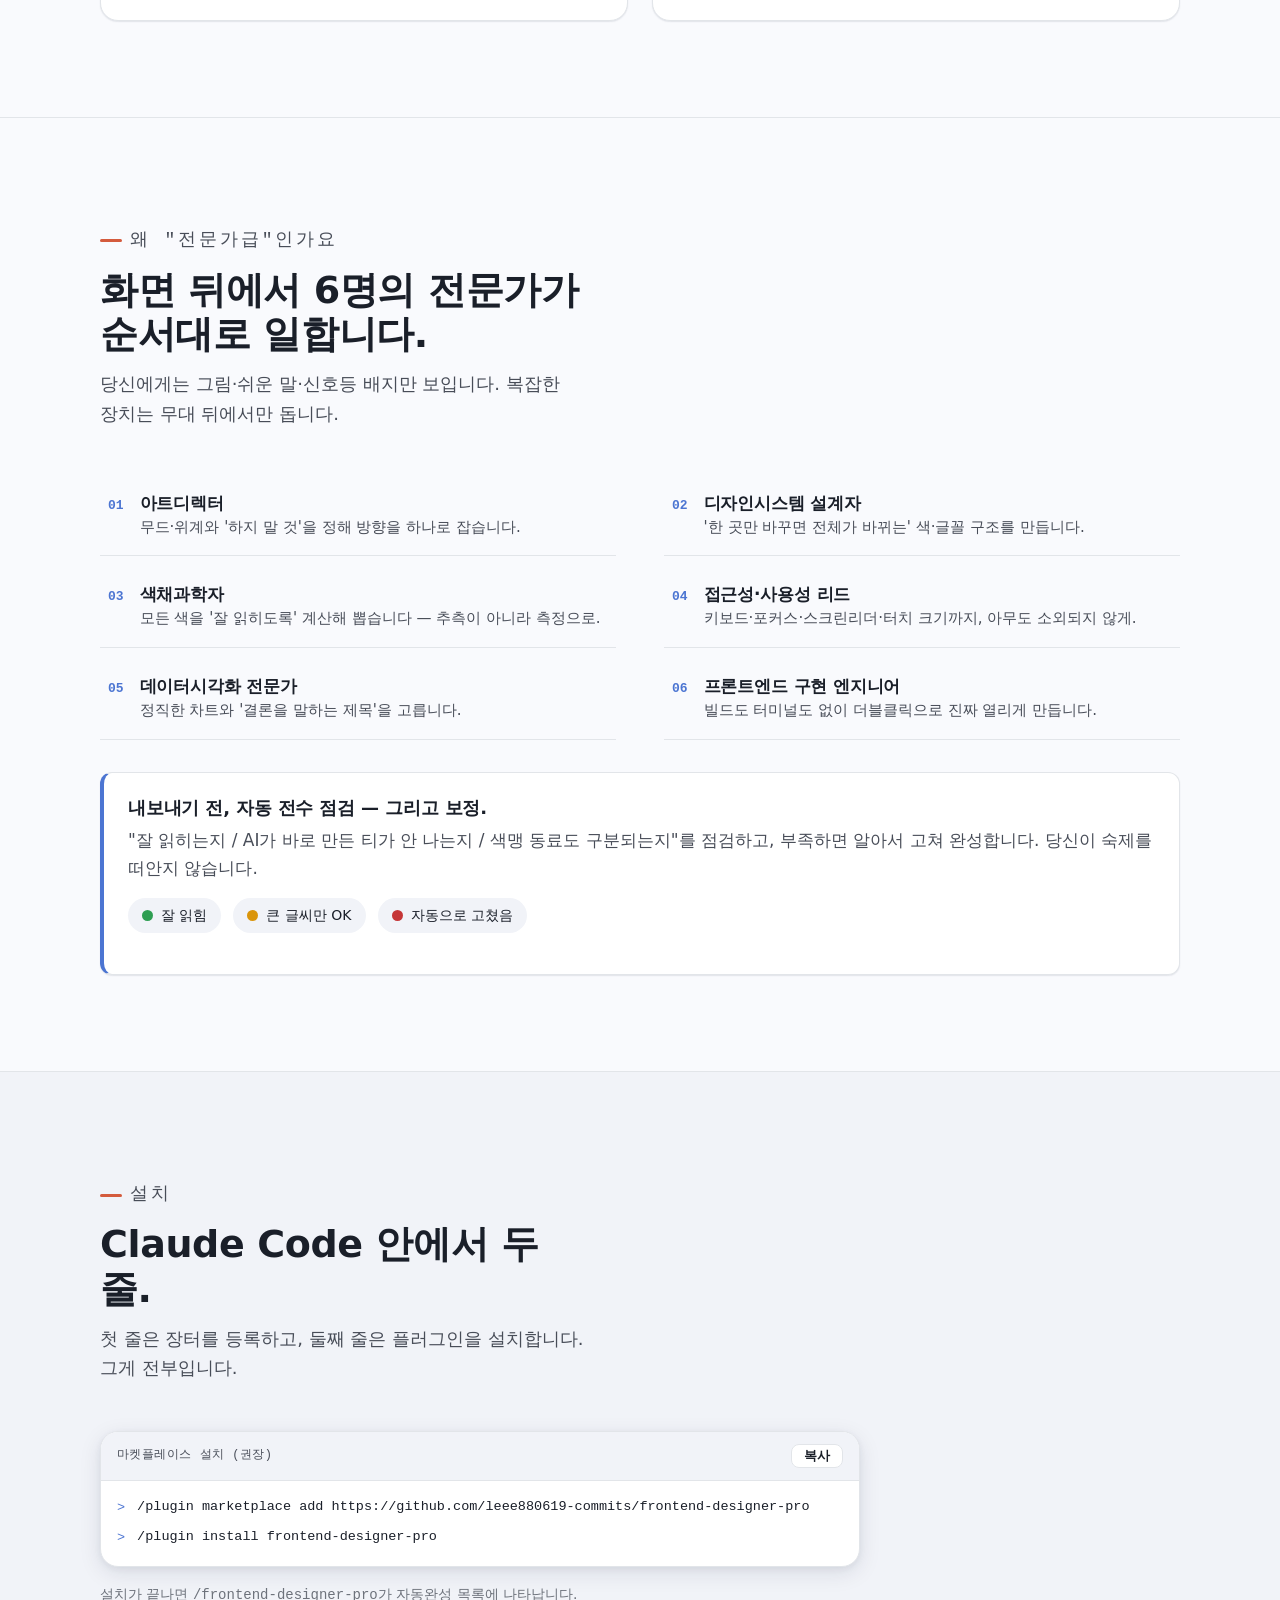
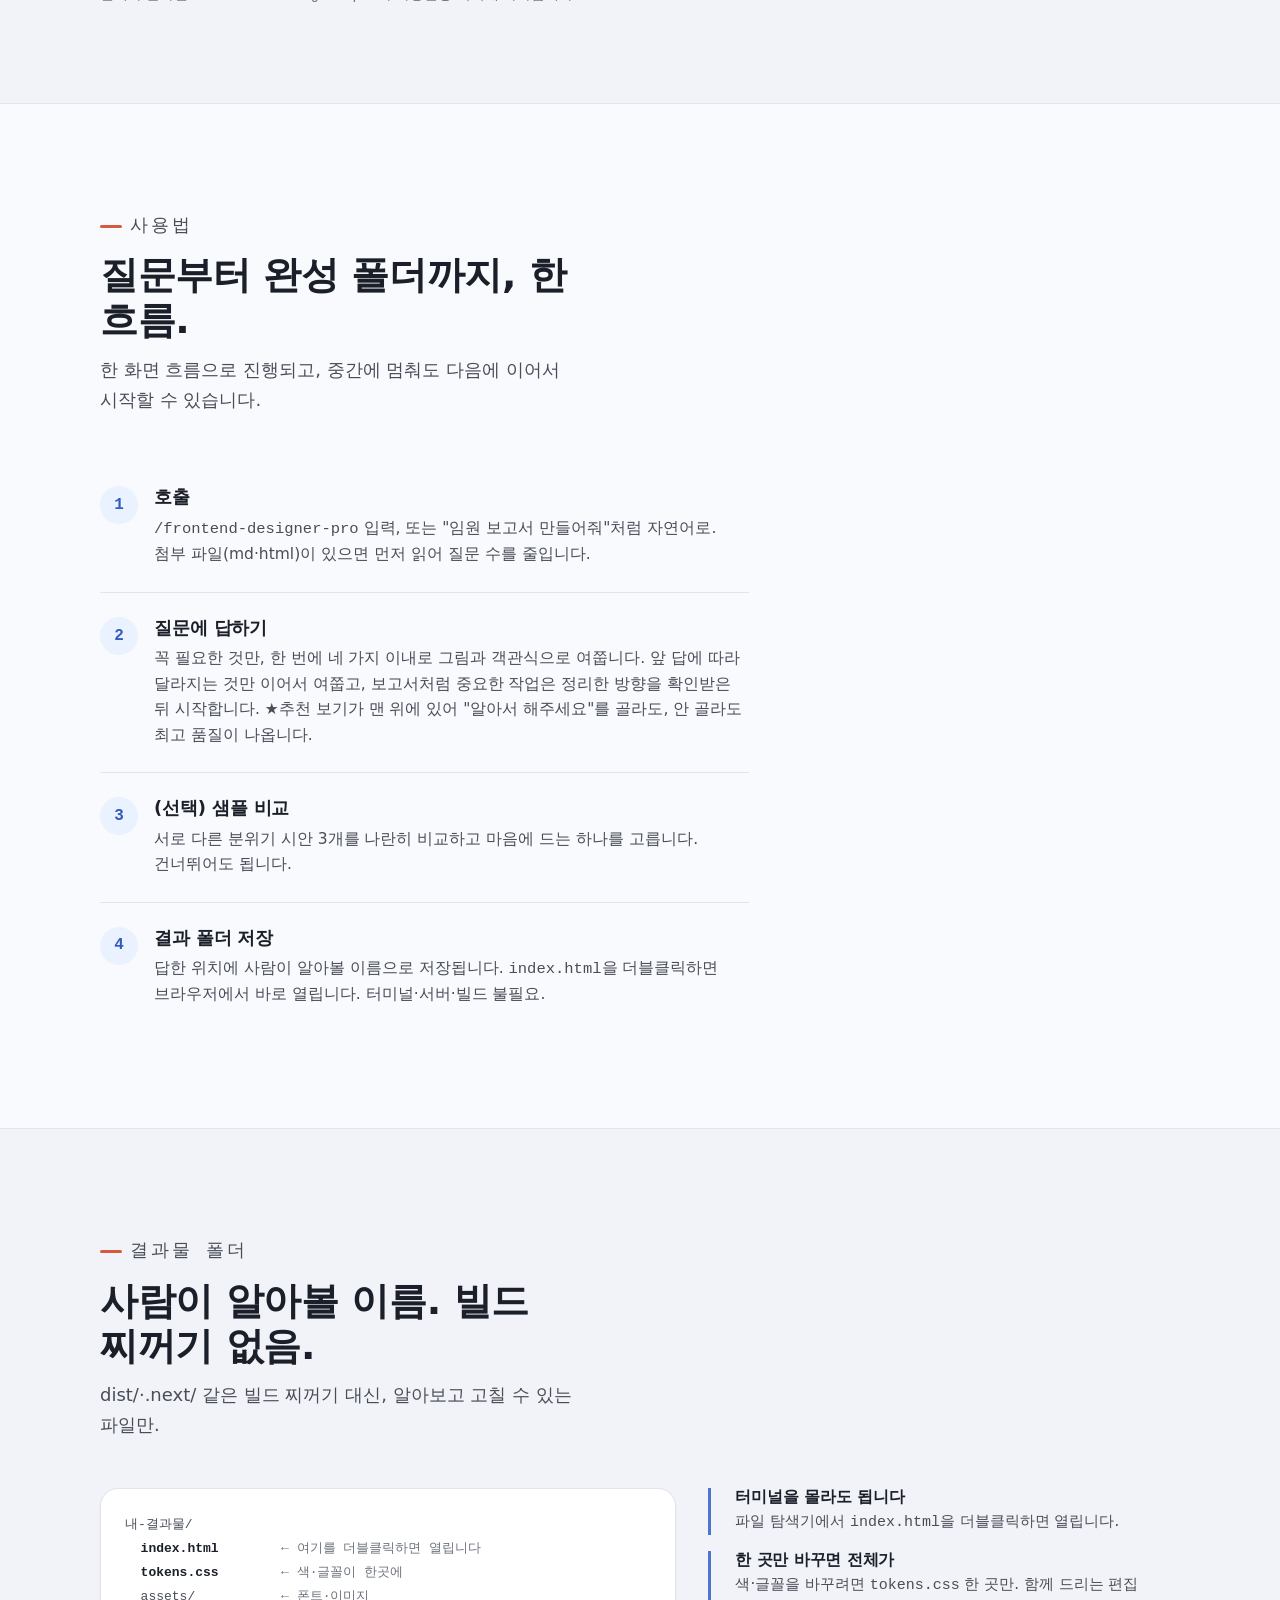
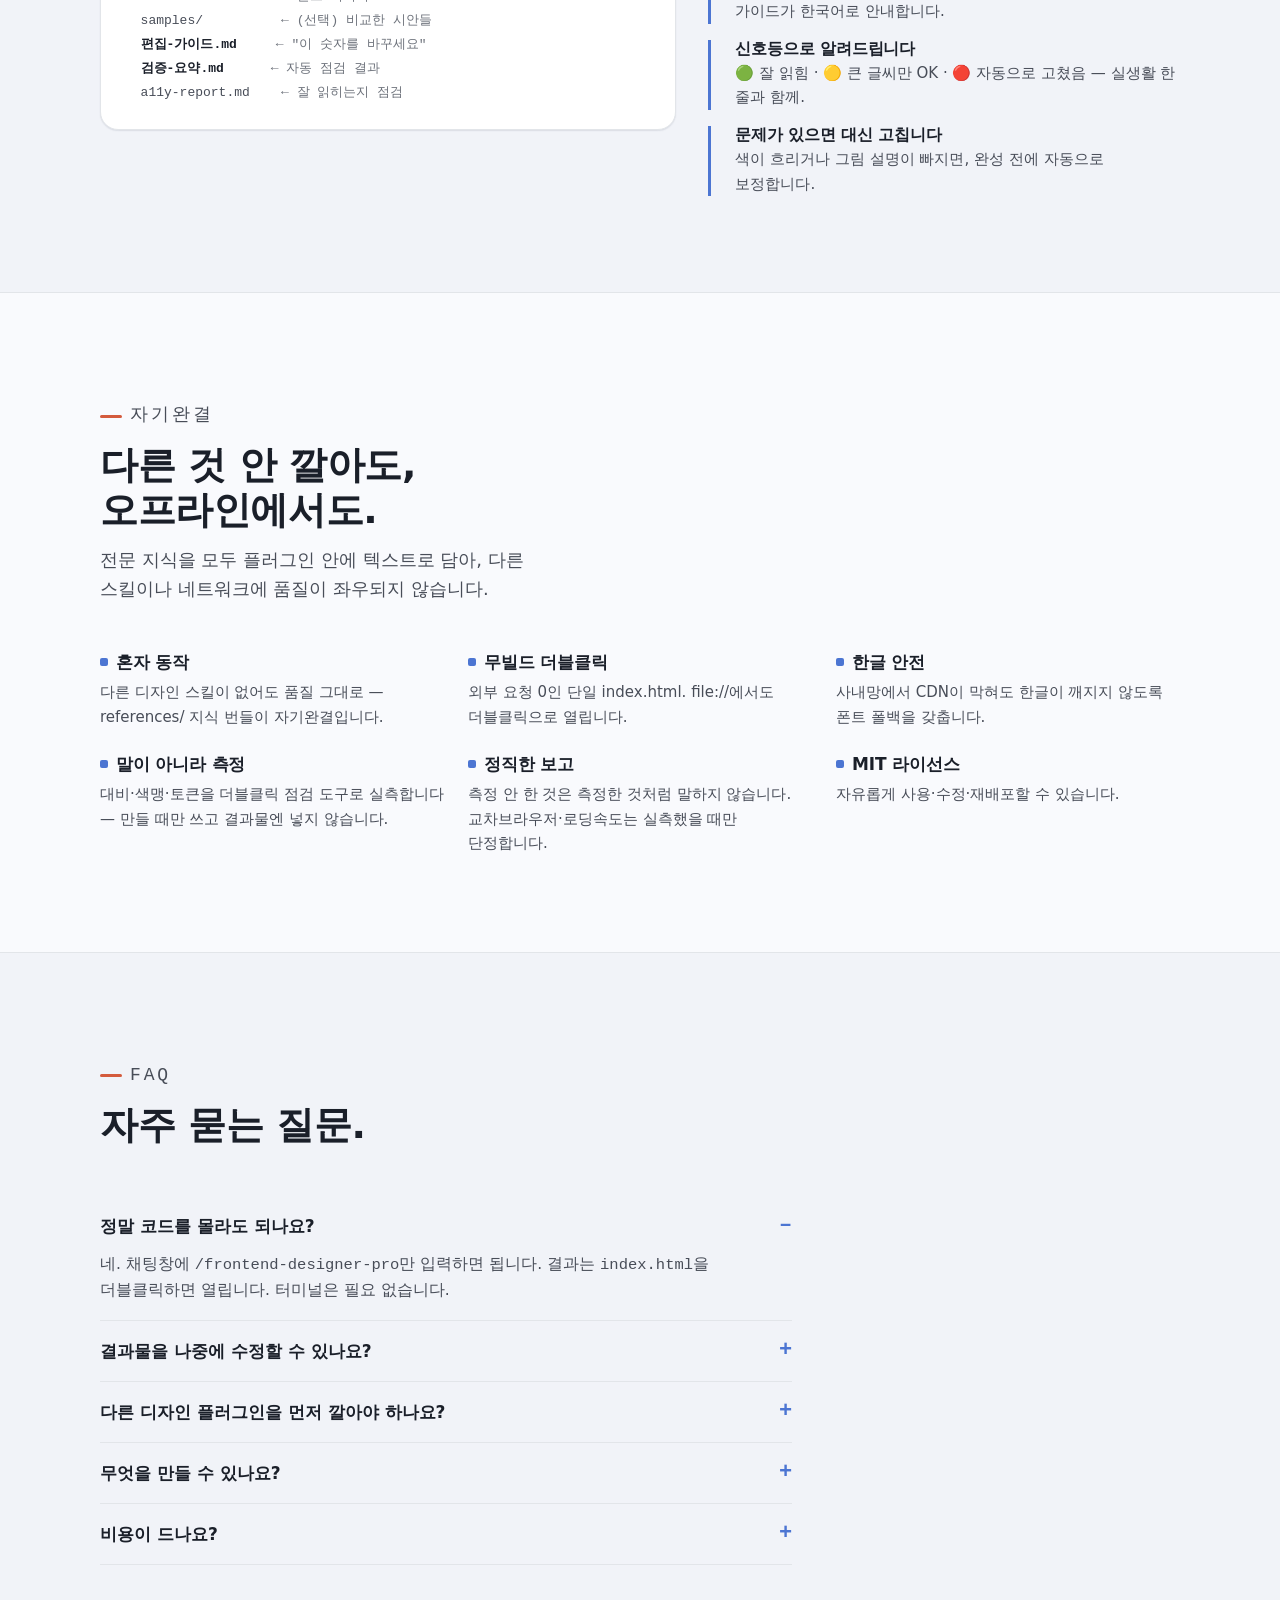
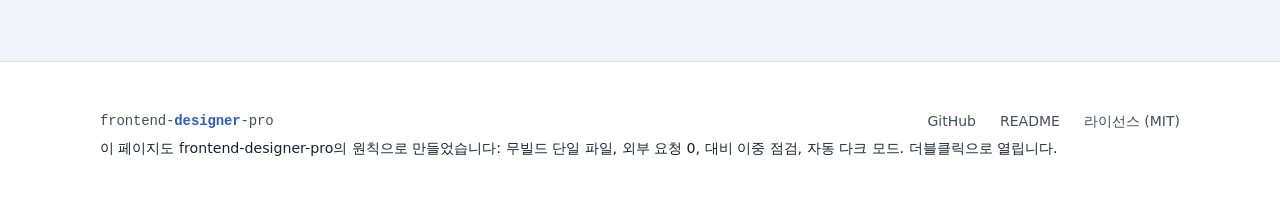
==== commit dea72108: "feat: v1.5.0 - 질문 게이트를 여러 라운드로 (한 번에 최대 4문항, 싱크업 완료까지) - AskUserQuestion 한도(한 번에 4문항)에 맞춰 1회 5~7문항 묶" ====
--- a/site/index.html
+++ b/site/index.html
@@ -14,7 +14,7 @@
    frontend-designer-pro · landing page
    무빌드(no-build) 단일 파일 · 외부 요청 0 · 더블클릭으로 열림
    색은 OKLCH 우선 + hex 폴백(@supports). 본문/UI 색은 APCA AND WCAG 이중
-   게이트를 측정 통과한 값(docs/03-landing-art-brief.md §3).
+   게이트를 측정 통과한 값.
    ========================================================================= */
 
 /* --- reference 토큰: hex 폴백(구형 브라우저) --- */
@@ -455,7 +455,7 @@
           <p data-en="Type /frontend-designer-pro, or just say &quot;make me an executive report.&quot; Attach a file (md/html) and it reads it first to ask fewer questions."><code>/frontend-designer-pro</code> 입력, 또는 "임원 보고서 만들어줘"처럼 자연어로. 첨부 파일(md·html)이 있으면 먼저 읽어 질문 수를 줄입니다.</p></div></div>
         <div class="step"><span class="step__num" aria-hidden="true"></span><div>
           <h3 data-en="Answer the questions">질문에 답하기</h3>
-          <p data-en="Just once, only what matters — as pictures and multiple choice. A ★recommended default is pre-selected, so picking &quot;you decide&quot; (or nothing) still yields top quality.">딱 한 번, 꼭 필요한 것만 그림과 객관식으로. ★추천 기본값이 켜져 있어 "알아서 해주세요"를 골라도, 안 골라도 최고 품질이 나옵니다.</p></div></div>
+          <p data-en="Only what matters, up to four at a time, as pictures and multiple choice. Follow-ups come only where your answers change the options, and for important work like reports we confirm the direction with you before building. A ★recommended option is listed first, so picking &quot;you decide&quot; (or nothing) still yields top quality.">꼭 필요한 것만, 한 번에 네 가지 이내로 그림과 객관식으로 여쭙니다. 앞 답에 따라 달라지는 것만 이어서 여쭙고, 보고서처럼 중요한 작업은 정리한 방향을 확인받은 뒤 시작합니다. ★추천 보기가 맨 위에 있어 "알아서 해주세요"를 골라도, 안 골라도 최고 품질이 나옵니다.</p></div></div>
         <div class="step"><span class="step__num" aria-hidden="true"></span><div>
           <h3 data-en="(Optional) Compare samples">(선택) 샘플 비교</h3>
           <p data-en="Want to compare three different moods side by side? Pick the one you like. Skippable.">서로 다른 분위기 시안 3개를 나란히 비교하고 마음에 드는 하나를 고릅니다. 건너뛰어도 됩니다.</p></div></div>
